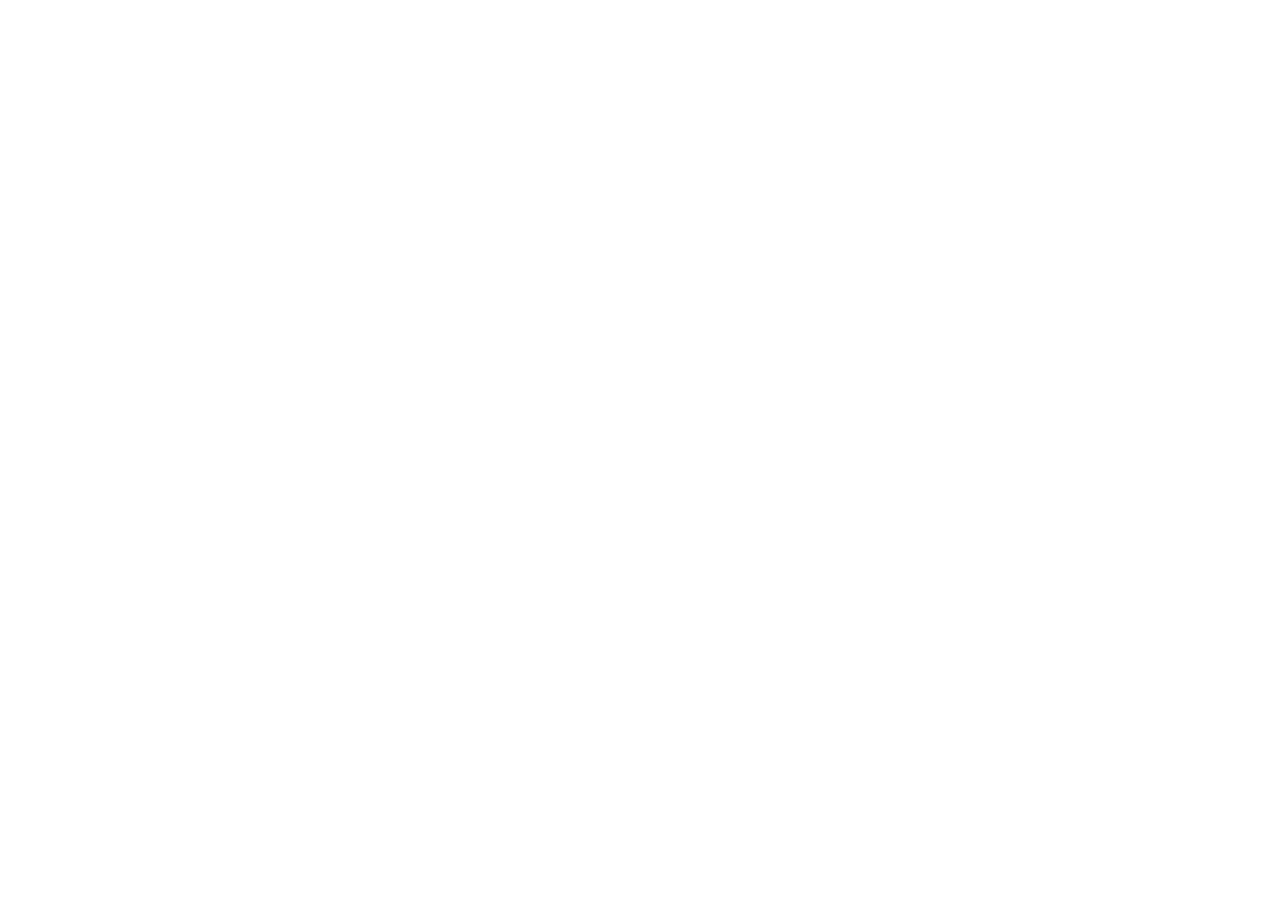
==== frontend/index.html @ 60ca2dfd "Initial project setup done" ====
<!DOCTYPE html>
<html lang="en">
<head>
    <meta charset="UTF-8">
    <meta name="viewport" content="width=device-width, initial-scale=1.0">
    <title>PII Evaluation Framework - Upload</title>
    <link rel="stylesheet" href="css/styles.css">
</head>
<body>
    <!-- Upload page: File upload form and evaluation mode selection -->
    
    <script src="js/upload.js"></script>
</body>
</html>
---- frontend/css/styles.css ----
/* Global styles for the application */

/* Color scheme for redaction status:
   - Green (#4CAF50): Correct redaction
   - Red (#F44336): Leak (not redacted)
   - Yellow (#FFC107): Over-redaction
   - Orange (#FF9800): Under-redaction
   - Light Orange (#FFB74D): Semi-redaction
*/
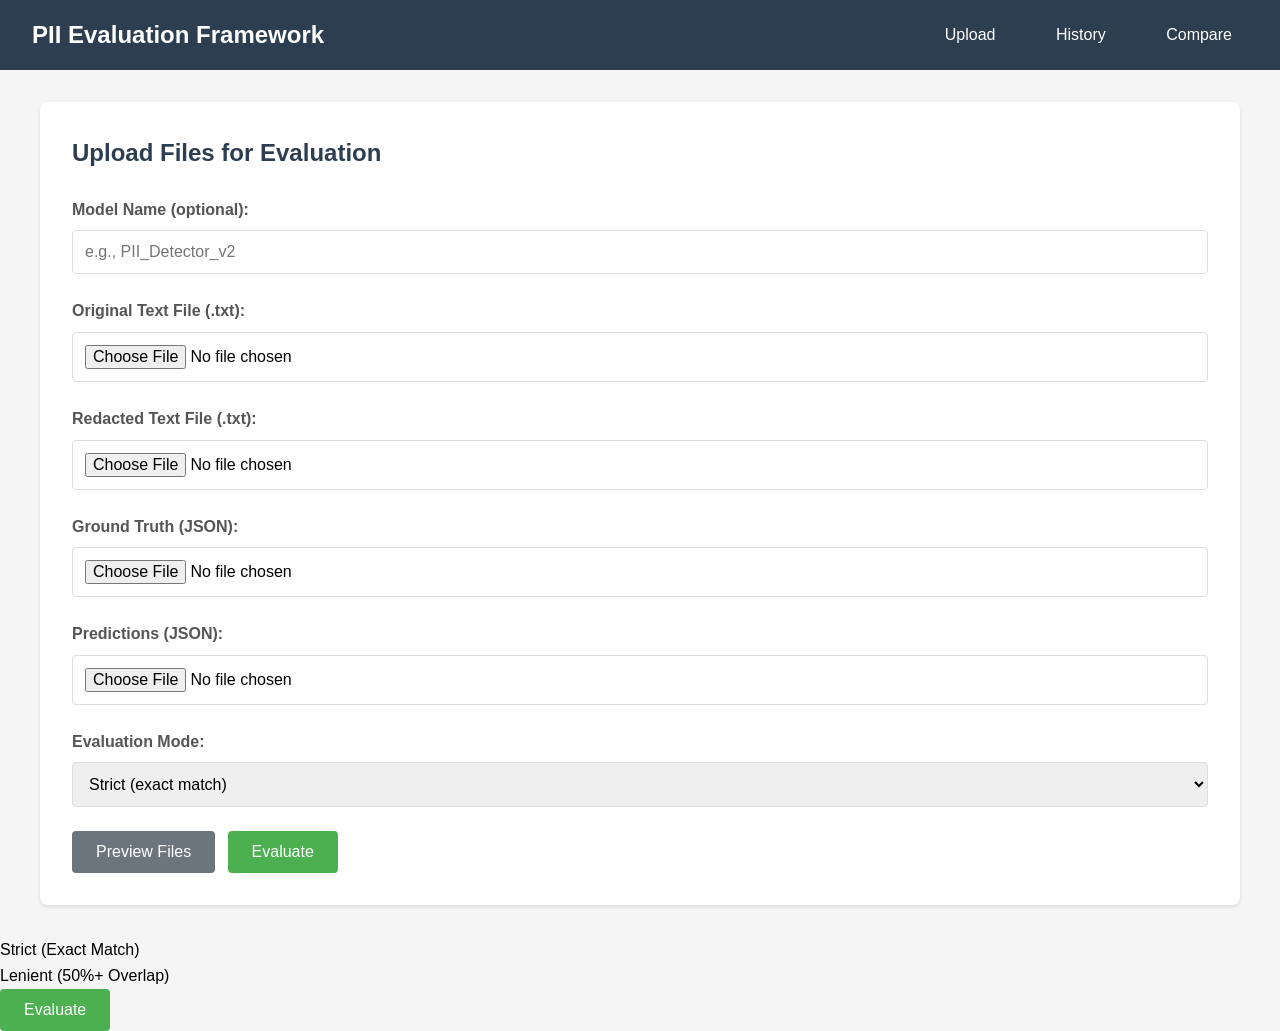
==== commit 3f341e23: "complete PII evaluation framework with separated metrics UI" ====
--- a/frontend/index.html
+++ b/frontend/index.html
@@ -7,7 +7,92 @@
     <link rel="stylesheet" href="css/styles.css">
 </head>
 <body>
-    <!-- Upload page: File upload form and evaluation mode selection -->
+    <nav>
+        <h1>PII Evaluation Framework</h1>
+        <div>
+            <a href="index.html">Upload</a>
+            <a href="history.html">History</a>
+            <a href="compare.html">Compare</a>
+        </div>
+    </nav>
+    
+    <div class="container">
+        <h2>Upload Files for Evaluation</h2>
+        
+        <form id="uploadForm">
+            <div class="form-group">
+                <label>Model Name (optional):</label>
+                <input type="text" id="modelName" placeholder="e.g., PII_Detector_v2" />
+            </div>
+            
+            <div class="form-group">
+                <label>Original Text File (.txt):</label>
+                <input type="file" id="originalFile" accept=".txt" required />
+            </div>
+            
+            <div class="form-group">
+                <label>Redacted Text File (.txt):</label>
+                <input type="file" id="redactedFile" accept=".txt" required />
+            </div>
+            
+            <div class="form-group">
+                <label>Ground Truth (JSON):</label>
+                <input type="file" id="groundTruthFile" accept=".json" required />
+            </div>
+            
+            <div class="form-group">
+                <label>Predictions (JSON):</label>
+                <input type="file" id="predictionsFile" accept=".json" required />
+            </div>
+            
+            <div class="form-group">
+                <label>Evaluation Mode:</label>
+                <select id="mode">
+                    <option value="strict">Strict (exact match)</option>
+                    <option value="lenient">Lenient (IoU threshold)</option>
+                </select>
+            </div>
+            
+            <button type="button" onclick="previewFiles()" class="btn-secondary">Preview Files</button>
+            <button type="submit" class="btn-primary">Evaluate</button>
+        </form>
+        
+        <!-- File Preview Section -->
+        <div id="previewSection" style="display: none; margin-top: 2rem;">
+            <h3>File Preview</h3>
+            <div class="preview-grid">
+                <div class="preview-column">
+                    <h4>Original Text</h4>
+                    <pre id="previewOriginal" class="preview-box"></pre>
+                </div>
+                <div class="preview-column">
+                    <h4>Redacted Text</h4>
+                    <pre id="previewRedacted" class="preview-box"></pre>
+                </div>
+            </div>
+            <div class="preview-grid" style="margin-top: 1rem;">
+                <div class="preview-column">
+                    <h4>Ground Truth</h4>
+                    <pre id="previewGroundTruth" class="preview-box"></pre>
+                </div>
+                <div class="preview-column">
+                    <h4>Predictions</h4>
+                    <pre id="previewPredictions" class="preview-box"></pre>
+                </div>
+            </div>
+        </div>
+    </div>
+                    <option value="strict">Strict (Exact Match)</option>
+                    <option value="lenient">Lenient (50%+ Overlap)</option>
+                </select>
+            </div>
+            
+            <button type="submit" class="btn-primary">Evaluate</button>
+        </form>
+        
+        <div id="loading" style="display:none;">Evaluating...</div>
+        <div id="error" class="error" style="display:none;"></div>
+    </div>
     
     <script src="js/upload.js"></script>
 </body>
--- a/frontend/css/styles.css
+++ b/frontend/css/styles.css
@@ -1,10 +1,289 @@
 /* Global styles for the application */
 
-/* Color scheme for redaction status:
-   - Green (#4CAF50): Correct redaction
-   - Red (#F44336): Leak (not redacted)
-   - Yellow (#FFC107): Over-redaction
-   - Orange (#FF9800): Under-redaction
-   - Light Orange (#FFB74D): Semi-redaction
-*/
-
+* {
+    margin: 0;
+    padding: 0;
+    box-sizing: border-box;
+}
+
+body {
+    font-family: Arial, sans-serif;
+    line-height: 1.6;
+    background-color: #f5f5f5;
+}
+
+nav {
+    background-color: #2c3e50;
+    color: white;
+    padding: 1rem 2rem;
+    display: flex;
+    justify-content: space-between;
+    align-items: center;
+}
+
+nav h1 {
+    font-size: 1.5rem;
+}
+
+nav a {
+    color: white;
+    text-decoration: none;
+    margin-left: 1.5rem;
+    padding: 0.5rem 1rem;
+    border-radius: 4px;
+    transition: background-color 0.3s;
+}
+
+nav a:hover {
+    background-color: #34495e;
+}
+
+.container {
+    max-width: 1200px;
+    margin: 2rem auto;
+    padding: 2rem;
+    background-color: white;
+    border-radius: 8px;
+    box-shadow: 0 2px 4px rgba(0,0,0,0.1);
+}
+
+h2 {
+    margin-bottom: 1.5rem;
+    color: #2c3e50;
+}
+
+h3 {
+    margin-top: 2rem;
+    margin-bottom: 1rem;
+    color: #34495e;
+}
+
+.form-group {
+    margin-bottom: 1.5rem;
+}
+
+label {
+    display: block;
+    margin-bottom: 0.5rem;
+    font-weight: bold;
+    color: #555;
+}
+
+input, textarea, select {
+    width: 100%;
+    padding: 0.75rem;
+    border: 1px solid #ddd;
+    border-radius: 4px;
+    font-size: 1rem;
+}
+
+textarea {
+    font-family: 'Courier New', monospace;
+    resize: vertical;
+}
+
+.btn-primary, .btn-secondary {
+    padding: 0.75rem 1.5rem;
+    border: none;
+    border-radius: 4px;
+    cursor: pointer;
+    font-size: 1rem;
+    margin-right: 0.5rem;
+    text-decoration: none;
+    display: inline-block;
+}
+
+.btn-primary {
+    background-color: #4CAF50;
+    color: white;
+}
+
+.btn-primary:hover {
+    background-color: #45a049;
+}
+
+.btn-secondary {
+    background-color: #6c757d;
+    color: white;
+}
+
+.btn-secondary:hover {
+    background-color: #5a6268;
+}
+
+.error {
+    padding: 1rem;
+    background-color: #f8d7da;
+    color: #721c24;
+    border: 1px solid #f5c6cb;
+    border-radius: 4px;
+    margin-top: 1rem;
+}
+
+.metrics-grid {
+    display: grid;
+    grid-template-columns: repeat(auto-fit, minmax(200px, 1fr));
+    gap: 1rem;
+    margin: 2rem 0;
+}
+
+.metric-card {
+    background-color: #f8f9fa;
+    padding: 1.5rem;
+    border-radius: 8px;
+    text-align: center;
+    border: 2px solid #e9ecef;
+}
+
+.metric-card h3 {
+    margin: 0 0 0.5rem 0;
+    font-size: 1rem;
+    color: #666;
+}
+
+.metric-value {
+    font-size: 2rem;
+    font-weight: bold;
+    color: #4CAF50;
+    margin-top: 0.5rem;
+}
+
+.metric-label {
+    font-size: 0.85rem;
+    color: #888;
+    margin: 0.5rem 0 0 0;
+}
+
+.evaluation-section {
+    background-color: #fafafa;
+    padding: 2rem;
+    border-radius: 8px;
+    margin: 2rem 0;
+    border: 1px solid #e0e0e0;
+}
+
+table {
+    width: 100%;
+    border-collapse: collapse;
+    margin: 1rem 0;
+}
+
+table th, table td {
+    padding: 0.75rem;
+    text-align: left;
+    border-bottom: 1px solid #ddd;
+}
+
+table th {
+    background-color: #f8f9fa;
+    font-weight: bold;
+    color: #495057;
+}
+
+table tr:hover {
+    background-color: #f8f9fa;
+}
+
+.actions button {
+    margin: 0.5rem 0.5rem 0.5rem 0;
+}
+
+.comparison-grid {
+    display: grid;
+    grid-template-columns: 1fr auto 1fr;
+    gap: 2rem;
+    margin: 2rem 0;
+}
+
+.comparison-column {
+    padding: 1rem;
+    background-color: #f8f9fa;
+    border-radius: 8px;
+}
+
+.metrics-list p {
+    margin: 0.5rem 0;
+}
+
+/* Selection form styles */
+.selection-form {
+    max-width: 800px;
+    margin: 2rem auto;
+    padding: 2rem;
+    background-color: #f8f9fa;
+    border-radius: 8px;
+}
+
+.selection-form select {
+    width: 100%;
+    padding: 0.75rem;
+    border: 1px solid #ddd;
+    border-radius: 4px;
+    font-size: 1rem;
+    background-color: white;
+}
+
+.selection-form button {
+    margin-top: 1rem;
+}
+
+/* Preview section styles */
+.preview-grid {
+    display: grid;
+    grid-template-columns: 1fr 1fr;
+    gap: 1rem;
+}
+
+.preview-column h4 {
+    margin: 0 0 0.5rem 0;
+    color: #2c3e50;
+    font-size: 1rem;
+}
+
+.preview-box {
+    background-color: white;
+    border: 1px solid #ddd;
+    border-radius: 4px;
+    padding: 1rem;
+    font-family: 'Courier New', monospace;
+    font-size: 0.9rem;
+    line-height: 1.5;
+    max-height: 300px;
+    overflow-y: auto;
+    white-space: pre-wrap;
+    word-wrap: break-word;
+}
+
+#diffView {
+    margin: 1rem 0;
+    padding: 1rem;
+    background-color: #f8f9fa;
+    border-radius: 4px;
+    overflow-x: auto;
+}
+
+/* Color scheme for redaction status */
+.correct {
+    background-color: #4CAF50;
+    color: white;
+}
+
+.leak {
+    background-color: #F44336;
+    color: white;
+}
+
+.over {
+    background-color: #FFC107;
+    color: white;
+}
+
+.under {
+    background-color: #FF9800;
+    color: white;
+}
+
+.semi {
+    background-color: #FFB74D;
+    color: white;
+}
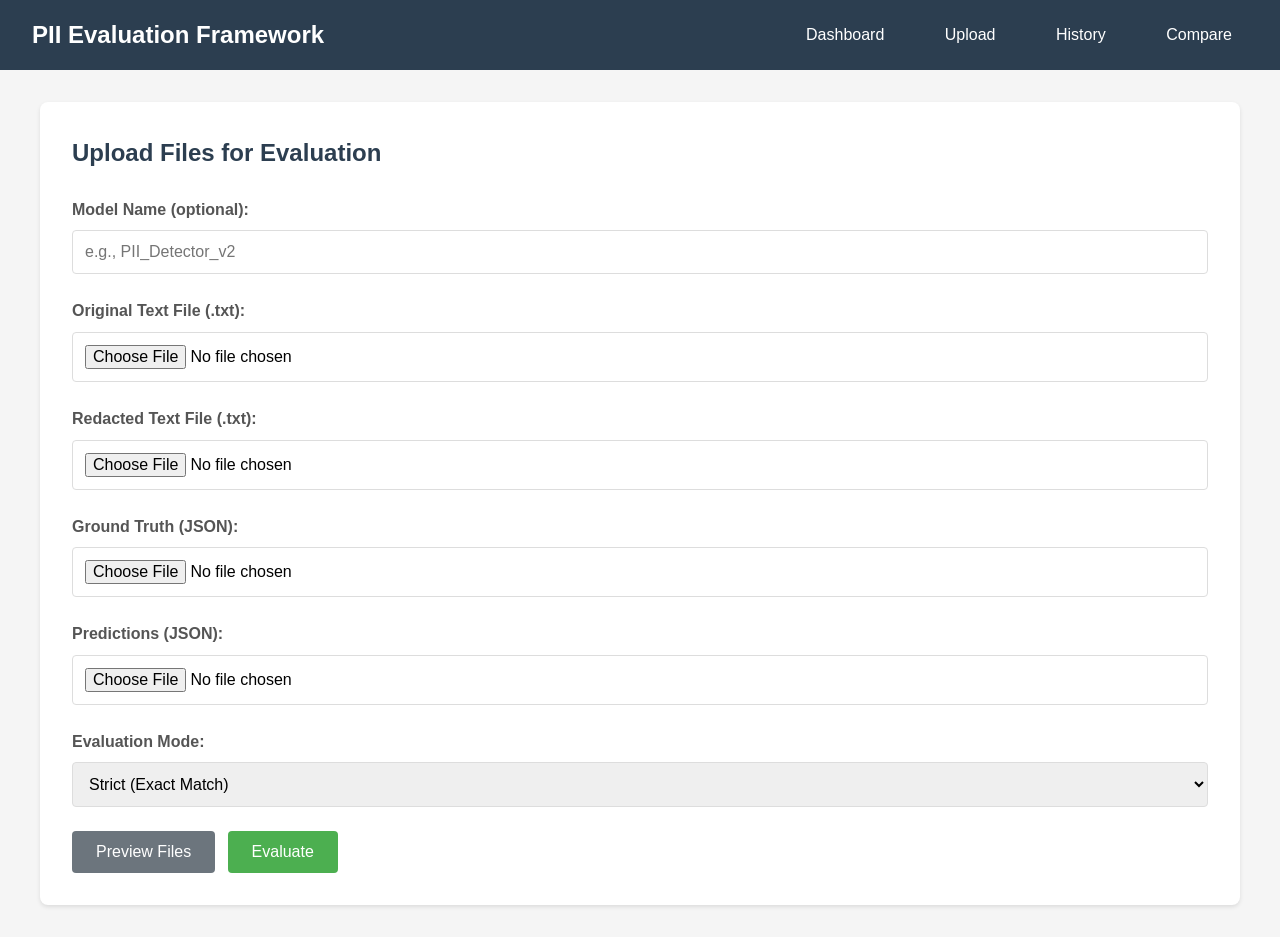
==== commit 6402dd91: "dashboard view, separated metrics and db restructure" ====
--- a/frontend/index.html
+++ b/frontend/index.html
@@ -10,6 +10,7 @@
     <nav>
         <h1>PII Evaluation Framework</h1>
         <div>
+            <a href="dashboard.html">Dashboard</a>
             <a href="index.html">Upload</a>
             <a href="history.html">History</a>
             <a href="compare.html">Compare</a>
@@ -48,14 +49,17 @@
             <div class="form-group">
                 <label>Evaluation Mode:</label>
                 <select id="mode">
-                    <option value="strict">Strict (exact match)</option>
-                    <option value="lenient">Lenient (IoU threshold)</option>
+                    <option value="strict">Strict (Exact Match)</option>
+                    <option value="lenient">Lenient (50%+ Overlap)</option>
                 </select>
             </div>
             
             <button type="button" onclick="previewFiles()" class="btn-secondary">Preview Files</button>
             <button type="submit" class="btn-primary">Evaluate</button>
         </form>
+        
+        <div id="loading" style="display:none; margin-top: 1rem; color: #2196F3; font-weight: bold;">Evaluating...</div>
+        <div id="error" class="error" style="display:none; margin-top: 1rem; color: #f44336; padding: 1rem; background: #ffebee; border-radius: 4px;"></div>
         
         <!-- File Preview Section -->
         <div id="previewSection" style="display: none; margin-top: 2rem;">
@@ -82,17 +86,6 @@
             </div>
         </div>
     </div>
-                    <option value="strict">Strict (Exact Match)</option>
-                    <option value="lenient">Lenient (50%+ Overlap)</option>
-                </select>
-            </div>
-            
-            <button type="submit" class="btn-primary">Evaluate</button>
-        </form>
-        
-        <div id="loading" style="display:none;">Evaluating...</div>
-        <div id="error" class="error" style="display:none;"></div>
-    </div>
     
     <script src="js/upload.js"></script>
 </body>
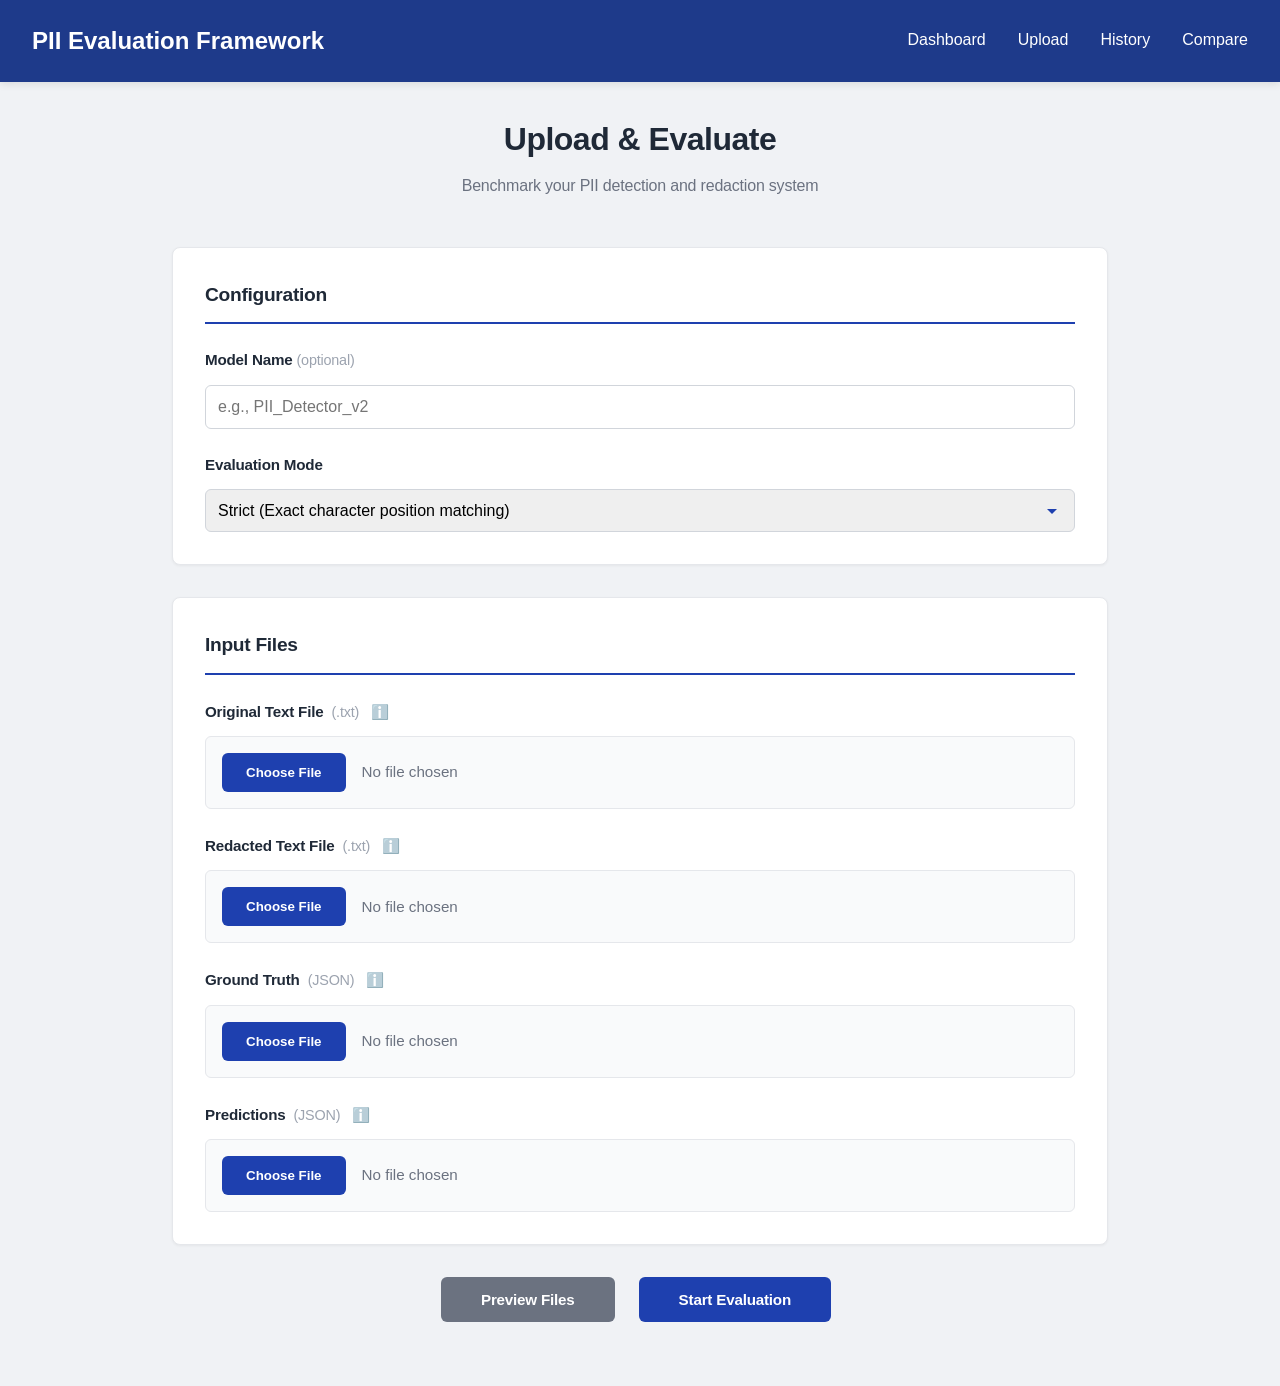
==== commit 39d42a8c: "Upgrade upload page UX and added tooltips" ====
--- a/frontend/index.html
+++ b/frontend/index.html
@@ -17,52 +17,110 @@
         </div>
     </nav>
     
-    <div class="container">
-        <h2>Upload Files for Evaluation</h2>
+    <div class="upload-container">
+        <div class="upload-header">
+            <h2>Upload & Evaluate</h2>
+            <p>Benchmark your PII detection and redaction system</p>
+        </div>
         
         <form id="uploadForm">
-            <div class="form-group">
-                <label>Model Name (optional):</label>
-                <input type="text" id="modelName" placeholder="e.g., PII_Detector_v2" />
+            <!-- Configuration Section -->
+            <div class="form-section">
+                <h3>Configuration</h3>
+                <div class="form-section-content">
+                    <div class="form-group">
+                        <label>Model Name <span class="optional">(optional)</span></label>
+                        <input type="text" id="modelName" placeholder="e.g., PII_Detector_v2" />
+                    </div>
+                    
+                    <div class="form-group">
+                        <label>Evaluation Mode</label>
+                        <select id="mode">
+                            <option value="strict">Strict (Exact character position matching)</option>
+                            <option value="lenient">Lenient (50%+ overlap allowed)</option>
+                        </select>
+                    </div>
+                </div>
             </div>
             
-            <div class="form-group">
-                <label>Original Text File (.txt):</label>
-                <input type="file" id="originalFile" accept=".txt" required />
+            <!-- Input Files Section -->
+            <div class="form-section">
+                <h3>Input Files</h3>
+                <div class="form-section-content">
+                    <div class="form-group">
+                        <div class="label-with-tooltip">
+                            <label>Original Text File <span class="file-type">(.txt)</span>
+                                <span class="tooltip-icon">ℹ️</span>
+                                <span class="tooltip-text">Upload the original unredacted document</span>
+                            </label>
+                        </div>
+                        <div class="file-input-wrapper">
+                            <input type="file" id="originalFile" accept=".txt" required />
+                            <button type="button" class="file-btn" onclick="document.getElementById('originalFile').click()">Choose File</button>
+                            <span class="file-name" id="originalFileName">No file chosen</span>
+                        </div>
+                    </div>
+                    
+                    <div class="form-group">
+                        <div class="label-with-tooltip">
+                            <label>Redacted Text File <span class="file-type">(.txt)</span>
+                                <span class="tooltip-icon">ℹ️</span>
+                                <span class="tooltip-text">Upload the redacted version of the document</span>
+                            </label>
+                        </div>
+                        <div class="file-input-wrapper">
+                            <input type="file" id="redactedFile" accept=".txt" required />
+                            <button type="button" class="file-btn" onclick="document.getElementById('redactedFile').click()">Choose File</button>
+                            <span class="file-name" id="redactedFileName">No file chosen</span>
+                        </div>
+                    </div>
+                    
+                    <div class="form-group">
+                        <div class="label-with-tooltip">
+                            <label>Ground Truth <span class="file-type">(JSON)</span>
+                                <span class="tooltip-icon">ℹ️</span>
+                                <span class="tooltip-text">JSON with actual PII entity positions and types</span>
+                            </label>
+                        </div>
+                        <div class="file-input-wrapper">
+                            <input type="file" id="groundTruthFile" accept=".json" required />
+                            <button type="button" class="file-btn" onclick="document.getElementById('groundTruthFile').click()">Choose File</button>
+                            <span class="file-name" id="groundTruthFileName">No file chosen</span>
+                        </div>
+                    </div>
+                    
+                    <div class="form-group">
+                        <div class="label-with-tooltip">
+                            <label>Predictions <span class="file-type">(JSON)</span>
+                                <span class="tooltip-icon">ℹ️</span>
+                                <span class="tooltip-text">JSON with detected PII entities from your model</span>
+                            </label>
+                        </div>
+                        <div class="file-input-wrapper">
+                            <input type="file" id="predictionsFile" accept=".json" required />
+                            <button type="button" class="file-btn" onclick="document.getElementById('predictionsFile').click()">Choose File</button>
+                            <span class="file-name" id="predictionsFileName">No file chosen</span>
+                        </div>
+                    </div>
+                </div>
             </div>
             
-            <div class="form-group">
-                <label>Redacted Text File (.txt):</label>
-                <input type="file" id="redactedFile" accept=".txt" required />
+            <!-- Action Buttons -->
+            <div class="form-actions">
+                <button type="button" onclick="previewFiles()" class="btn-secondary">Preview Files</button>
+                <button type="submit" class="btn-primary">Start Evaluation</button>
             </div>
-            
-            <div class="form-group">
-                <label>Ground Truth (JSON):</label>
-                <input type="file" id="groundTruthFile" accept=".json" required />
-            </div>
-            
-            <div class="form-group">
-                <label>Predictions (JSON):</label>
-                <input type="file" id="predictionsFile" accept=".json" required />
-            </div>
-            
-            <div class="form-group">
-                <label>Evaluation Mode:</label>
-                <select id="mode">
-                    <option value="strict">Strict (Exact Match)</option>
-                    <option value="lenient">Lenient (50%+ Overlap)</option>
-                </select>
-            </div>
-            
-            <button type="button" onclick="previewFiles()" class="btn-secondary">Preview Files</button>
-            <button type="submit" class="btn-primary">Evaluate</button>
         </form>
         
-        <div id="loading" style="display:none; margin-top: 1rem; color: #2196F3; font-weight: bold;">Evaluating...</div>
-        <div id="error" class="error" style="display:none; margin-top: 1rem; color: #f44336; padding: 1rem; background: #ffebee; border-radius: 4px;"></div>
+        <div id="loading" class="loading-indicator" style="display:none;">
+            <div class="spinner"></div>
+            <p>Evaluating your files...</p>
+        </div>
+        
+        <div id="error" class="error" style="display:none;"></div>
         
         <!-- File Preview Section -->
-        <div id="previewSection" style="display: none; margin-top: 2rem;">
+        <div id="previewSection" class="preview-section" style="display: none;">
             <h3>File Preview</h3>
             <div class="preview-grid">
                 <div class="preview-column">
@@ -74,7 +132,7 @@
                     <pre id="previewRedacted" class="preview-box"></pre>
                 </div>
             </div>
-            <div class="preview-grid" style="margin-top: 1rem;">
+            <div class="preview-grid" style="margin-top: 1.5rem;">
                 <div class="preview-column">
                     <h4>Ground Truth</h4>
                     <pre id="previewGroundTruth" class="preview-box"></pre>
--- a/frontend/css/styles.css
+++ b/frontend/css/styles.css
@@ -7,57 +7,109 @@
 }
 
 body {
-    font-family: Arial, sans-serif;
+    font-family: 'Segoe UI', 'Helvetica Neue', -apple-system, BlinkMacSystemFont, Roboto, sans-serif;
     line-height: 1.6;
-    background-color: #f5f5f5;
-}
-
+    background-color: #f0f2f5;
+    font-size: 16px;
+    -webkit-font-smoothing: antialiased;
+    -moz-osx-font-smoothing: grayscale;
+}
+
+/* Navigation */
 nav {
-    background-color: #2c3e50;
-    color: white;
-    padding: 1rem 2rem;
+    background-color: #1E3A8A;
+    color: white;
+    padding: 1.2rem 2rem;
     display: flex;
     justify-content: space-between;
     align-items: center;
+    box-shadow: 0 2px 8px rgba(0,0,0,0.1);
 }
 
 nav h1 {
     font-size: 1.5rem;
+    font-weight: 600;
+}
+
+nav div {
+    display: flex;
+    gap: 2rem;
 }
 
 nav a {
     color: white;
     text-decoration: none;
-    margin-left: 1.5rem;
-    padding: 0.5rem 1rem;
-    border-radius: 4px;
-    transition: background-color 0.3s;
+    padding: 0.5rem 0;
+    border-bottom: 2px solid transparent;
+    transition: border-color 0.3s;
+    font-weight: 500;
 }
 
 nav a:hover {
-    background-color: #34495e;
-}
-
+    border-bottom: 2px solid white;
+}
+
+/* Containers */
 .container {
     max-width: 1200px;
     margin: 2rem auto;
     padding: 2rem;
     background-color: white;
     border-radius: 8px;
-    box-shadow: 0 2px 4px rgba(0,0,0,0.1);
-}
-
+    box-shadow: 0 2px 4px rgba(0,0,0,0.05);
+}
+
+.dashboard-container {
+    max-width: 1400px;
+    margin: 0 auto;
+    padding: 2rem;
+}
+
+.dashboard-header {
+    text-align: center;
+    margin-bottom: 3rem;
+}
+
+.dashboard-header h2 {
+    font-size: 2rem;
+    margin-bottom: 0.5rem;
+}
+
+.dashboard-header p {
+    color: #666;
+    font-size: 1rem;
+}
+
+/* Typography */
 h2 {
     margin-bottom: 1.5rem;
-    color: #2c3e50;
+    color: #1F2937;
+    font-size: 2rem;
+    font-weight: 700;
+    letter-spacing: -0.5px;
 }
 
 h3 {
-    margin-top: 2rem;
+    margin-top: 1.5rem;
     margin-bottom: 1rem;
-    color: #34495e;
-}
-
+    color: #1F2937;
+    font-size: 1.3rem;
+    font-weight: 650;
+    letter-spacing: -0.3px;
+}
+
+h4 {
+    color: #374151;
+    font-weight: 650;
+    font-size: 1rem;
+}
+
+p {
+    color: #6B7280;
+    font-size: 0.95rem;
+}
+
+/* Forms */
 .form-group {
     margin-bottom: 1.5rem;
 }
@@ -65,16 +117,24 @@
 label {
     display: block;
     margin-bottom: 0.5rem;
-    font-weight: bold;
-    color: #555;
+    font-weight: 600;
+    color: #374151;
+    font-size: 0.95rem;
 }
 
 input, textarea, select {
     width: 100%;
     padding: 0.75rem;
-    border: 1px solid #ddd;
-    border-radius: 4px;
+    border: 1px solid #D1D5DB;
+    border-radius: 6px;
     font-size: 1rem;
+    transition: border-color 0.3s;
+}
+
+input:focus, textarea:focus, select:focus {
+    outline: none;
+    border-color: #1E3A8A;
+    box-shadow: 0 0 0 3px rgba(30, 58, 138, 0.1);
 }
 
 textarea {
@@ -82,86 +142,327 @@
     resize: vertical;
 }
 
+/* Buttons */
 .btn-primary, .btn-secondary {
     padding: 0.75rem 1.5rem;
     border: none;
-    border-radius: 4px;
+    border-radius: 6px;
     cursor: pointer;
     font-size: 1rem;
     margin-right: 0.5rem;
     text-decoration: none;
     display: inline-block;
+    font-weight: 600;
+    transition: all 0.3s;
 }
 
 .btn-primary {
-    background-color: #4CAF50;
+    background-color: #1E3A8A;
     color: white;
 }
 
 .btn-primary:hover {
-    background-color: #45a049;
+    background-color: #1e40af;
+    transform: translateY(-2px);
+    box-shadow: 0 4px 12px rgba(30, 58, 138, 0.3);
 }
 
 .btn-secondary {
-    background-color: #6c757d;
+    background-color: #6B7280;
     color: white;
 }
 
 .btn-secondary:hover {
-    background-color: #5a6268;
-}
-
+    background-color: #4B5563;
+}
+
+/* Dashboard Stats Grid */
+.stats-grid {
+    display: grid;
+    grid-template-columns: repeat(4, 1fr);
+    gap: 1.5rem;
+    margin-bottom: 3rem;
+}
+
+.stat-card {
+    background: white;
+    padding: 2rem;
+    border-radius: 8px;
+    box-shadow: 0 1px 3px rgba(0,0,0,0.05);
+    border: 1px solid #E5E7EB;
+    transition: all 0.3s;
+}
+
+.stat-card:hover {
+    box-shadow: 0 4px 12px rgba(0,0,0,0.1);
+    transform: translateY(-2px);
+}
+
+.stat-label {
+    font-size: 0.75rem;
+    color: #6B7280;
+    margin-bottom: 1rem;
+    font-weight: 700;
+    letter-spacing: 0.5px;
+    text-transform: uppercase;
+}
+
+.stat-value {
+    font-size: 2.5rem;
+    font-weight: 700;
+    color: #1E40AF;
+    margin-bottom: 0.5rem;
+}
+
+.stat-desc {
+    font-size: 0.9rem;
+    color: #9CA3AF;
+}
+
+/* Quick Actions */
+.quick-actions {
+    display: grid;
+    grid-template-columns: repeat(auto-fit, minmax(250px, 1fr));
+    gap: 1.5rem;
+    margin-bottom: 3rem;
+}
+
+.action-btn {
+    padding: 1.2rem 2rem;
+    border-radius: 8px;
+    text-decoration: none;
+    font-weight: 600;
+    text-align: center;
+    transition: all 0.3s;
+    border: none;
+    cursor: pointer;
+    font-size: 1rem;
+}
+
+.action-btn-primary {
+    background-color: #1E40AF;
+    color: white;
+}
+
+.action-btn-primary:hover {
+    background-color: #1e3a8a;
+    box-shadow: 0 4px 12px rgba(30, 64, 175, 0.3);
+}
+
+.action-btn-success {
+    background-color: #10B981;
+    color: white;
+}
+
+.action-btn-success:hover {
+    background-color: #059669;
+    box-shadow: 0 4px 12px rgba(16, 185, 129, 0.3);
+}
+
+.action-btn-warning {
+    background-color: #F59E0B;
+    color: white;
+}
+
+.action-btn-warning:hover {
+    background-color: #D97706;
+    box-shadow: 0 4px 12px rgba(245, 158, 11, 0.3);
+}
+
+/* Performance Summary */
+.performance-summary {
+    background: white;
+    padding: 2rem;
+    border-radius: 8px;
+    box-shadow: 0 1px 3px rgba(0,0,0,0.05);
+    margin-bottom: 3rem;
+    border: 1px solid #E5E7EB;
+}
+
+.summary-grid {
+    display: grid;
+    grid-template-columns: repeat(auto-fit, minmax(300px, 1fr));
+    gap: 2rem;
+    margin-top: 1.5rem;
+}
+
+.summary-item {
+    padding: 1.5rem;
+    background: #F9FAFB;
+    border-radius: 6px;
+    border-left: 4px solid #1E40AF;
+}
+
+.summary-item h4 {
+    margin: 0 0 0.75rem 0;
+    color: #6B7280;
+    font-size: 0.85rem;
+    letter-spacing: 0.5px;
+    text-transform: uppercase;
+}
+
+.summary-item .value {
+    font-size: 1.5rem;
+    font-weight: 700;
+    color: #1F2937;
+}
+
+/* Charts Grid */
+.charts-grid {
+    display: grid;
+    grid-template-columns: repeat(auto-fit, minmax(500px, 1fr));
+    gap: 2rem;
+    margin-bottom: 3rem;
+}
+
+.chart-card {
+    background: white;
+    padding: 1.5rem;
+    border-radius: 8px;
+    box-shadow: 0 1px 3px rgba(0,0,0,0.05);
+    border: 1px solid #E5E7EB;
+}
+
+.chart-card h3 {
+    margin: 0 0 1.5rem 0;
+    color: #1F2937;
+    font-size: 1.125rem;
+}
+
+canvas {
+    max-height: 300px;
+}
+
+/* Recent Evaluations Table */
+.recent-evaluations {
+    background: white;
+    padding: 2rem;
+    border-radius: 8px;
+    box-shadow: 0 1px 3px rgba(0,0,0,0.05);
+    border: 1px solid #E5E7EB;
+}
+
+.recent-evaluations h3 {
+    margin-top: 0;
+}
+
+.table-responsive {
+    overflow-x: auto;
+}
+
+.recent-table {
+    width: 100%;
+    border-collapse: collapse;
+    margin-top: 1.5rem;
+}
+
+.recent-table th {
+    background-color: #1E40AF;
+    color: white;
+    padding: 1rem;
+    text-align: left;
+    font-weight: 600;
+    border: none;
+}
+
+.recent-table td {
+    padding: 1rem;
+    border-bottom: 1px solid #E5E7EB;
+    color: #374151;
+}
+
+.recent-table tbody tr:hover {
+    background-color: #F9FAFB;
+}
+
+.recent-table .view-btn {
+    background-color: #1E40AF;
+    color: white;
+    padding: 0.5rem 1rem;
+    border-radius: 6px;
+    text-decoration: none;
+    font-weight: 600;
+    font-size: 0.9rem;
+    display: inline-block;
+    border: none;
+    cursor: pointer;
+    transition: all 0.3s;
+}
+
+.recent-table .view-btn:hover {
+    background-color: #1e3a8a;
+}
+
+/* Metric Colors */
+.metric-detection {
+    color: #10B981;
+}
+
+.metric-redaction {
+    color: #F59E0B;
+}
+
+.metric-error {
+    color: #EF4444;
+}
+
+/* Error Messages */
 .error {
     padding: 1rem;
-    background-color: #f8d7da;
-    color: #721c24;
-    border: 1px solid #f5c6cb;
-    border-radius: 4px;
+    background-color: #FEE2E2;
+    color: #991B1B;
+    border: 1px solid #FECACA;
+    border-radius: 6px;
     margin-top: 1rem;
 }
 
+/* Metrics Grid */
 .metrics-grid {
     display: grid;
     grid-template-columns: repeat(auto-fit, minmax(200px, 1fr));
-    gap: 1rem;
+    gap: 1.5rem;
     margin: 2rem 0;
 }
 
 .metric-card {
-    background-color: #f8f9fa;
+    background-color: white;
     padding: 1.5rem;
     border-radius: 8px;
     text-align: center;
-    border: 2px solid #e9ecef;
+    border: 1px solid #E5E7EB;
+    box-shadow: 0 1px 3px rgba(0,0,0,0.05);
 }
 
 .metric-card h3 {
     margin: 0 0 0.5rem 0;
-    font-size: 1rem;
-    color: #666;
+    font-size: 0.95rem;
+    color: #6B7280;
 }
 
 .metric-value {
-    font-size: 2rem;
-    font-weight: bold;
-    color: #4CAF50;
+    font-size: 2.5rem;
+    font-weight: 700;
+    color: #1E40AF;
     margin-top: 0.5rem;
 }
 
 .metric-label {
     font-size: 0.85rem;
-    color: #888;
+    color: #9CA3AF;
     margin: 0.5rem 0 0 0;
 }
 
+/* Evaluation Section */
 .evaluation-section {
-    background-color: #fafafa;
+    background-color: white;
     padding: 2rem;
     border-radius: 8px;
     margin: 2rem 0;
-    border: 1px solid #e0e0e0;
-}
-
+    border: 1px solid #E5E7EB;
+    box-shadow: 0 1px 3px rgba(0,0,0,0.05);
+}
+
+/* General Tables */
 table {
     width: 100%;
     border-collapse: collapse;
@@ -169,25 +470,34 @@
 }
 
 table th, table td {
-    padding: 0.75rem;
+    padding: 1rem;
     text-align: left;
-    border-bottom: 1px solid #ddd;
+    border-bottom: 1px solid #E5E7EB;
 }
 
 table th {
-    background-color: #f8f9fa;
-    font-weight: bold;
-    color: #495057;
+    background-color: #F3F4F6;
+    font-weight: 600;
+    color: #374151;
 }
 
 table tr:hover {
-    background-color: #f8f9fa;
+    background-color: #F9FAFB;
+}
+
+/* Actions */
+.actions {
+    margin-top: 2rem;
+    display: flex;
+    gap: 1rem;
+    flex-wrap: wrap;
 }
 
 .actions button {
-    margin: 0.5rem 0.5rem 0.5rem 0;
-}
-
+    margin: 0;
+}
+
+/* Comparison Grid */
 .comparison-grid {
     display: grid;
     grid-template-columns: 1fr auto 1fr;
@@ -196,8 +506,467 @@
 }
 
 .comparison-column {
+    padding: 1.5rem;
+    background-color: #F9FAFB;
+    border-radius: 8px;
+    border: 1px solid #E5E7EB;
+}
+
+/* Upload Container */
+.upload-container {
+    max-width: 1000px;
+    margin: 0 auto;
+    padding: 2rem;
+}
+
+.upload-header {
+    text-align: center;
+    margin-bottom: 3rem;
+}
+
+.upload-header h2 {
+    font-size: 2rem;
+    margin-bottom: 0.5rem;
+}
+
+.upload-header p {
+    color: #6B7280;
+    font-size: 1rem;
+    font-weight: 500;
+    letter-spacing: -0.2px;
+}
+
+/* Form Sections */
+.form-section {
+    background: white;
+    padding: 2rem;
+    border-radius: 8px;
+    border: 1px solid #E5E7EB;
+    margin-bottom: 2rem;
+    box-shadow: 0 1px 3px rgba(0,0,0,0.05);
+}
+
+.form-section h3 {
+    margin-top: 0;
+    margin-bottom: 1.5rem;
+    font-size: 1.2rem;
+    color: #1F2937;
+    border-bottom: 2px solid #1E40AF;
+    padding-bottom: 0.75rem;
+    font-weight: 650;
+    letter-spacing: -0.3px;
+}
+
+.form-section-content {
+    display: grid;
+    grid-template-columns: 1fr;
+    gap: 1.5rem;
+}
+
+.form-section-content .form-group:last-child {
+    margin-bottom: 0;
+}
+
+/* Form Groups */
+.form-group {
+    margin-bottom: 0;
+}
+
+label {
+    display: block;
+    margin-bottom: 0.75rem;
+    font-weight: 600;
+    color: #1F2937;
+    font-size: 0.95rem;
+    letter-spacing: -0.2px;
+}
+
+.optional {
+    color: #9CA3AF;
+    font-weight: 400;
+    font-size: 0.9rem;
+}
+
+.file-type {
+    color: #9CA3AF;
+    font-weight: 400;
+    font-size: 0.9rem;
+    margin-left: 0.25rem;
+}
+
+/* Tooltip Styling */
+.label-with-tooltip {
+    position: relative;
+    display: inline-block;
+    width: 100%;
+}
+
+.tooltip-icon {
+    display: inline-block;
+    margin-left: 0.5rem;
+    cursor: help;
+    font-size: 0.9rem;
+    opacity: 0.6;
+    transition: opacity 0.2s;
+    position: relative;
+}
+
+.tooltip-icon:hover {
+    opacity: 1;
+}
+
+.tooltip-text {
+    display: none;
+    position: absolute;
+    bottom: 125%;
+    left: 50%;
+    transform: translateX(-50%);
+    background-color: #1F2937;
+    color: white;
+    padding: 0.75rem 1rem;
+    border-radius: 6px;
+    font-size: 0.85rem;
+    white-space: nowrap;
+    z-index: 1000;
+    box-shadow: 0 4px 12px rgba(0, 0, 0, 0.15);
+    font-weight: 500;
+    pointer-events: none;
+    animation: tooltipSlideDown 0.2s ease-out;
+}
+
+.tooltip-text::after {
+    content: '';
+    position: absolute;
+    top: 100%;
+    left: 50%;
+    transform: translateX(-50%);
+    border: 6px solid transparent;
+    border-top-color: #1F2937;
+}
+
+.label-with-tooltip:hover .tooltip-text {
+    display: block;
+}
+
+@keyframes tooltipSlideDown {
+    from {
+        opacity: 0;
+        transform: translateX(-50%) translateY(-5px);
+    }
+    to {
+        opacity: 1;
+        transform: translateX(-50%) translateY(0);
+    }
+}
+
+/* File Input Styling */
+.file-input-wrapper {
+    display: flex;
+    align-items: center;
+    gap: 1rem;
+    background: #F9FAFB;
     padding: 1rem;
-    background-color: #f8f9fa;
+    border-radius: 6px;
+    border: 1px solid #E5E7EB;
+}
+
+.file-input-wrapper input[type="file"] {
+    display: none;
+}
+
+.file-btn {
+    background-color: #1E40AF;
+    color: white;
+    padding: 0.75rem 1.5rem;
+    border: none;
+    border-radius: 6px;
+    cursor: pointer;
+    font-weight: 600;
+    white-space: nowrap;
+    transition: all 0.3s;
+    flex-shrink: 0;
+}
+
+.file-btn:hover {
+    background-color: #1e3a8a;
+    box-shadow: 0 2px 8px rgba(30, 58, 138, 0.2);
+}
+
+.file-name {
+    color: #6B7280;
+    font-size: 0.95rem;
+    flex-grow: 1;
+    font-weight: 500;
+}
+
+/* Form Actions */
+.form-actions {
+    display: flex;
+    gap: 1rem;
+    justify-content: center;
+    margin-bottom: 2rem;
+}
+
+.form-actions .btn-primary,
+.form-actions .btn-secondary {
+    padding: 0.875rem 2.5rem;
+    font-size: 0.95rem;
+    font-weight: 650;
+    border-radius: 6px;
+    border: none;
+    cursor: pointer;
+    transition: all 0.3s;
+    letter-spacing: -0.2px;
+}
+
+.form-actions .btn-primary {
+    background-color: #1E40AF;
+    color: white;
+}
+
+.form-actions .btn-primary:hover {
+    background-color: #1e3a8a;
+    box-shadow: 0 4px 12px rgba(30, 58, 138, 0.3);
+    transform: translateY(-2px);
+}
+
+.form-actions .btn-secondary {
+    background-color: #6B7280;
+    color: white;
+}
+
+.form-actions .btn-secondary:hover {
+    background-color: #4B5563;
+    box-shadow: 0 4px 12px rgba(107, 114, 128, 0.2);
+}
+
+/* Loading Indicator */
+.loading-indicator {
+    text-align: center;
+    padding: 3rem 2rem;
+    background: white;
+    border-radius: 8px;
+    border: 1px solid #E5E7EB;
+}
+
+.loading-indicator p {
+    color: #1E40AF;
+    font-weight: 600;
+    margin-top: 1rem;
+}
+
+/* Preview Section */
+.preview-section {
+    background: white;
+    padding: 2rem;
+    border-radius: 8px;
+    border: 1px solid #E5E7EB;
+    margin-top: 2rem;
+    box-shadow: 0 1px 3px rgba(0,0,0,0.05);
+}
+
+.preview-section h3 {
+    margin-top: 0;
+    margin-bottom: 1.5rem;
+    color: #1F2937;
+    font-size: 1.2rem;
+    font-weight: 650;
+    letter-spacing: -0.3px;
+}
+
+/* Preview Grid & Box */
+.preview-grid {
+    display: grid;
+    grid-template-columns: repeat(auto-fit, minmax(450px, 1fr));
+    gap: 1.5rem;
+}
+
+.preview-column h4 {
+    margin: 0 0 0.75rem 0;
+    color: #374151;
+    font-size: 1rem;
+}
+
+.preview-box {
+    background-color: #F3F4F6;
+    padding: 1rem;
+    border-radius: 6px;
+    border: 1px solid #D1D5DB;
+    max-height: 300px;
+    overflow-y: auto;
+    font-family: 'Courier New', monospace;
+    font-size: 0.85rem;
+    line-height: 1.5;
+    color: #374151;
+    margin: 0;
+}
+
+/* Select Dropdown */
+select {
+    appearance: none;
+    background-image: url("data:image/svg+xml,%3Csvg xmlns='http://www.w3.org/2000/svg' width='12' height='12' viewBox='0 0 12 12'%3E%3Cpath fill='%231E40AF' d='M6 9L1 4h10z'/%3E%3C/svg%3E");
+    background-repeat: no-repeat;
+    background-position: right 1rem center;
+    padding-right: 2.5rem;
+}
+
+/* Responsive Design for Upload Page */
+@media (max-width: 768px) {
+    .upload-container {
+        padding: 1rem;
+    }
+
+    .upload-header h2 {
+        font-size: 1.5rem;
+    }
+
+    .form-section {
+        padding: 1.5rem;
+    }
+
+    .file-input-wrapper {
+        flex-direction: column;
+        align-items: flex-start;
+    }
+
+    .file-btn {
+        width: 100%;
+        text-align: center;
+    }
+
+    .form-actions {
+        flex-direction: column;
+    }
+
+    .form-actions .btn-primary,
+    .form-actions .btn-secondary {
+        width: 100%;
+    }
+
+    .preview-grid {
+        grid-template-columns: 1fr;
+    }
+}
+
+.preview-grid {
+    display: grid;
+    grid-template-columns: repeat(auto-fit, minmax(400px, 1fr));
+    gap: 1.5rem;
+}
+
+.preview-column h4 {
+    margin-bottom: 0.5rem;
+}
+
+/* Diff View */
+.diff-view {
+    background-color: #F9FAFB;
+    padding: 1.5rem;
+    border-radius: 8px;
+    border: 1px solid #E5E7EB;
+    font-family: 'Courier New', monospace;
+    overflow-x: auto;
+}
+
+.diff-correct {
+    background-color: #D1FAE5;
+    color: #065F46;
+    padding: 0.2rem 0.4rem;
+    border-radius: 3px;
+}
+
+.diff-leak {
+    background-color: #FEE2E2;
+    color: #991B1B;
+    padding: 0.2rem 0.4rem;
+    border-radius: 3px;
+}
+
+.diff-over {
+    background-color: #FEF3C7;
+    color: #92400E;
+    padding: 0.2rem 0.4rem;
+    border-radius: 3px;
+}
+
+.diff-under {
+    background-color: #FCE7F3;
+    color: #831843;
+    padding: 0.2rem 0.4rem;
+    border-radius: 3px;
+}
+
+/* AI Panel */
+.ai-panel {
+    background: white;
+    border: 1px solid #E5E7EB;
+    border-radius: 8px;
+    margin: 2rem 0;
+    box-shadow: 0 1px 3px rgba(0,0,0,0.05);
+}
+
+.ai-panel-header {
+    padding: 1.5rem;
+    background: linear-gradient(135deg, #667eea 0%, #764ba2 100%);
+    color: white;
+    cursor: pointer;
+    display: flex;
+    align-items: center;
+    gap: 1rem;
+    border-radius: 8px 8px 0 0;
+    font-weight: 600;
+}
+
+.ai-toggle {
+    transition: transform 0.3s;
+}
+
+.ai-panel.collapsed .ai-toggle {
+    transform: rotate(-90deg);
+}
+
+.ai-panel-content {
+    padding: 1.5rem;
+}
+
+/* Responsive Design */
+@media (max-width: 768px) {
+    .charts-grid {
+        grid-template-columns: 1fr;
+    }
+
+    .stats-grid {
+        grid-template-columns: 1fr;
+    }
+
+    .comparison-grid {
+        grid-template-columns: 1fr;
+    }
+
+    nav {
+        flex-direction: column;
+        gap: 1rem;
+    }
+
+    nav div {
+        width: 100%;
+        justify-content: center;
+        gap: 1rem;
+    }
+
+    .dashboard-container {
+        padding: 1rem;
+    }
+
+    .recent-table {
+        font-size: 0.9rem;
+    }
+
+    .recent-table th,
+    .recent-table td {
+        padding: 0.75rem 0.5rem;
+    }
+}
     border-radius: 8px;
 }
 
@@ -274,16 +1043,209 @@
 }
 
 .over {
-    background-color: #FFC107;
-    color: white;
+    background-color: #FFD700;
+    color: #333;
 }
 
 .under {
-    background-color: #FF9800;
-    color: white;
-}
-
-.semi {
-    background-color: #FFB74D;
-    color: white;
-}
+    background-color: #FF6F00;
+    color: white;
+}
+
+/* AI Summary Panel Styles */
+.ai-panel {
+    margin: 2rem 0;
+    border: 2px solid #dee2e6;
+    border-radius: 8px;
+    background-color: #f8f9fa;
+    overflow: hidden;
+    transition: all 0.3s ease-in-out;
+}
+
+.ai-panel-header {
+    padding: 1rem 1.5rem;
+    background: linear-gradient(135deg, #667eea 0%, #764ba2 100%);
+    color: white;
+    cursor: pointer;
+    display: flex;
+    align-items: center;
+    gap: 0.75rem;
+    user-select: none;
+    transition: background 0.3s;
+}
+
+.ai-panel-header:hover {
+    background: linear-gradient(135deg, #5568d3 0%, #653a8b 100%);
+}
+
+.ai-toggle {
+    font-size: 1.2rem;
+    transition: transform 0.3s;
+}
+
+.ai-panel.collapsed .ai-toggle {
+    transform: rotate(-90deg);
+}
+
+.ai-title {
+    font-size: 1.1rem;
+    font-weight: bold;
+}
+
+.ai-quick-info {
+    margin-left: auto;
+    font-size: 0.9rem;
+    opacity: 0.9;
+}
+
+.ai-panel-content {
+    padding: 1.5rem;
+    max-height: 0;
+    opacity: 0;
+    overflow: hidden;
+    transition: max-height 0.4s ease-in-out, opacity 0.3s ease-in-out, padding 0.3s;
+}
+
+.ai-panel:not(.collapsed) .ai-panel-content {
+    max-height: 2000px;
+    opacity: 1;
+    padding: 1.5rem;
+}
+
+.ai-panel.collapsed .ai-panel-content {
+    padding: 0 1.5rem;
+}
+
+#aiSummaryContent {
+    line-height: 1.6;
+}
+
+.ai-grade {
+    display: inline-block;
+    padding: 0.5rem 1.5rem;
+    border-radius: 8px;
+    font-size: 1.8rem;
+    font-weight: bold;
+    margin: 1rem 0;
+}
+
+.grade-a { background-color: #51cf66; color: white; }
+.grade-b { background-color: #74c0fc; color: white; }
+.grade-c { background-color: #ffd43b; color: #333; }
+.grade-d { background-color: #ff9966; color: white; }
+.grade-f { background-color: #ff6b6b; color: white; }
+
+.ai-section {
+    margin: 1.5rem 0;
+}
+
+.ai-section h4 {
+    color: #2c3e50;
+    margin-bottom: 0.75rem;
+    font-size: 1.1rem;
+}
+
+.ai-list {
+    list-style: none;
+    padding: 0;
+}
+
+.ai-list li {
+    padding: 0.5rem 0 0.5rem 1.5rem;
+    position: relative;
+}
+
+.ai-list li::before {
+    content: "•";
+    position: absolute;
+    left: 0;
+    color: #667eea;
+    font-weight: bold;
+    font-size: 1.2rem;
+}
+
+.ai-recommendation {
+    background: white;
+    padding: 1rem;
+    margin: 0.75rem 0;
+    border-left: 4px solid #667eea;
+    border-radius: 4px;
+}
+
+.ai-recommendation.priority-high {
+    border-left-color: #fa5252;
+    background-color: #fff5f5;
+}
+
+.ai-recommendation.priority-medium {
+    border-left-color: #ffc107;
+    background-color: #fffbf0;
+}
+
+.ai-recommendation.priority-low {
+    border-left-color: #74c0fc;
+    background-color: #f0f8ff;
+}
+
+.priority-badge {
+    display: inline-block;
+    padding: 0.25rem 0.75rem;
+    border-radius: 12px;
+    font-size: 0.75rem;
+    font-weight: bold;
+    text-transform: uppercase;
+}
+
+.priority-high { background-color: #fa5252; color: white; }
+.priority-medium { background-color: #ffc107; color: #333; }
+.priority-low { background-color: #74c0fc; color: white; }
+
+.ai-actions {
+    margin-top: 1.5rem;
+    padding-top: 1rem;
+    border-top: 1px solid #dee2e6;
+    display: flex;
+    gap: 0.5rem;
+}
+
+.ai-loading {
+    padding: 2rem;
+    text-align: center;
+}
+
+.spinner {
+    border: 4px solid #f3f3f3;
+    border-top: 4px solid #667eea;
+    border-radius: 50%;
+    width: 40px;
+    height: 40px;
+    animation: spin 1s linear infinite;
+    margin: 0 auto 1rem;
+}
+
+@keyframes spin {
+    0% { transform: rotate(0deg); }
+    100% { transform: rotate(360deg); }
+}
+
+.ai-error {
+    padding: 1rem;
+    background-color: #fff5f5;
+    border: 1px solid #ff6b6b;
+    border-radius: 4px;
+    color: #c92a2a;
+    margin: 1rem 0;
+}
+
+.entity-insight {
+    background: white;
+    padding: 0.75rem;
+    margin: 0.5rem 0;
+    border-radius: 4px;
+    border-left: 3px solid #667eea;
+}
+
+.entity-insight strong {
+    color: #667eea;
+}
+
